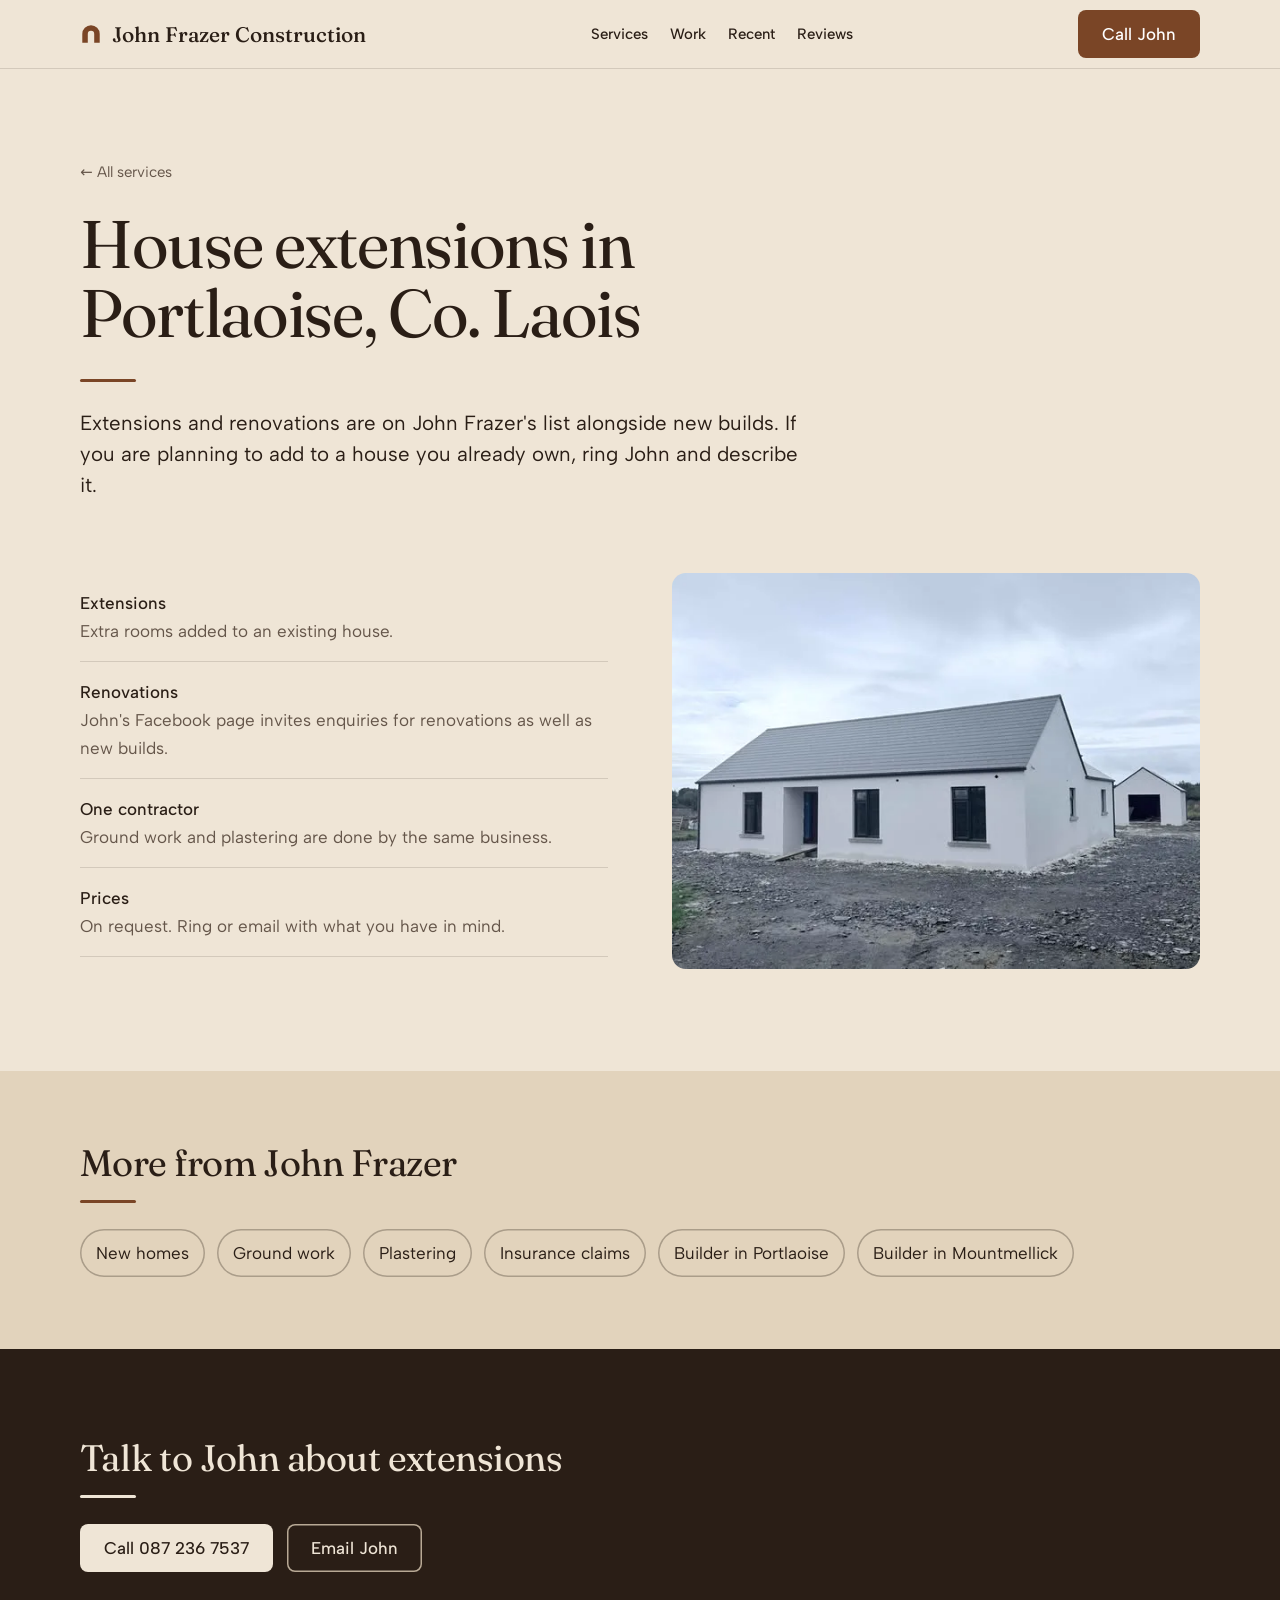
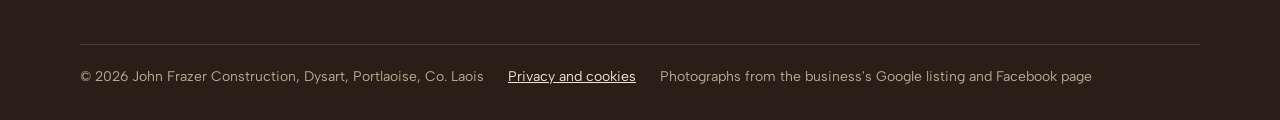
==== extensions.html @ 7affca7a "Add service and location pages, hero depth, start/finish comparison, Facebook comment, second colour" ====
<!doctype html>
<html lang="en-IE">
<head>
<meta charset="utf-8">
<meta name="viewport" content="width=device-width, initial-scale=1, viewport-fit=cover">
<title>House extensions in Portlaoise, Co. Laois | John Frazer Construction</title>
<meta name="description" content="Extensions and renovations are on John Frazer's list alongside new builds. If you are planning to add to a house you already own, ring John and describe it. R">
<!-- Preview build: hidden from search engines until the business approves it. Remove this line to go fully public. -->
<meta name="robots" content="noindex, nofollow">
<link rel="canonical" href="https://itzgio05.github.io/john-frazer-construction/extensions.html">
<meta property="og:type" content="website">
<meta property="og:title" content="House extensions in Portlaoise, Co. Laois | John Frazer Construction">
<meta property="og:description" content="Extensions and renovations are on John Frazer's list alongside new builds. If you are planning to add to a house you already own, ring John and describe it. R">
<meta property="og:image" content="https://itzgio05.github.io/john-frazer-construction/share.jpg">
<meta name="twitter:card" content="summary_large_image">
<link rel="icon" href="favicon.svg" type="image/svg+xml">
<meta name="theme-color" content="#efe5d6">
<link rel="preload" as="font" type="font/woff2" href="fonts/fraunces.woff2" crossorigin>
<script>try{if(new URLSearchParams(location.search).get('look')==='green'||sessionStorage.getItem('look')==='green'){document.documentElement.classList.add('look-green');sessionStorage.setItem('look','green')}if(new URLSearchParams(location.search).get('look')==='brown'){document.documentElement.classList.remove('look-green');sessionStorage.removeItem('look')}}catch(e){}</script>
<link rel="stylesheet" href="sub.css">
</head>
<body>
<a class="skip" href="#main">Skip to content</a>
<header><div class="wrap">
  <a class="logo" href="index.html"><svg viewBox="0 0 24 24" aria-hidden="true"><path d="M2.5 21.5V12a9.5 9.5 0 0 1 19 0v9.5h-6V12a3.5 3.5 0 0 0-7 0v9.5z"/></svg>John Frazer Construction</a>
  <nav class="top" aria-label="Main"><a href="index.html#services">Services</a><a href="index.html#work">Work</a><a href="index.html#recent">Recent</a><a href="index.html#reviews">Reviews</a></nav>
  <a class="btn" href="tel:+353872367537">Call John</a>
</div></header>
<main id="main">
  <div class="wrap">
    <a class="crumb" href="index.html#services">&larr; All services</a>
    <h1>House extensions in Portlaoise, Co. Laois</h1>
    <p class="lead">Extensions and renovations are on John Frazer's list alongside new builds. If you are planning to add to a house you already own, ring John and describe it.</p>
    <div class="split">
      <ul class="rows">
        <li><b>Extensions</b><span>Extra rooms added to an existing house.</span></li>
        <li><b>Renovations</b><span>John's Facebook page invites enquiries for renovations as well as new builds.</span></li>
        <li><b>One contractor</b><span>Ground work and plastering are done by the same business.</span></li>
        <li><b>Prices</b><span>On request. Ring or email with what you have in mind.</span></li>
      </ul>
      <div class="shots">
        <figure><img src="media/recent-4.webp" alt="The rear of a white bungalow with its gable and flat-roofed wing" loading="lazy" width="590" height="443"></figure>
      </div>
    </div>
  </div>
  <div class="band"><div class="wrap">
    <h2>More from John Frazer</h2>
    <ul class="links">
        <li><a href="new-homes.html">New homes</a></li>
        <li><a href="ground-work.html">Ground work</a></li>
        <li><a href="plastering.html">Plastering</a></li>
        <li><a href="insurance-claims.html">Insurance claims</a></li>
        <li><a href="portlaoise.html">Builder in Portlaoise</a></li>
        <li><a href="mountmellick.html">Builder in Mountmellick</a></li>
    </ul>
  </div></div>
</main>
<footer class="close"><div class="wrap">
  <h2>Talk to John about extensions</h2>
  <div class="row"><a class="btn" href="tel:+353872367537">Call 087 236 7537</a><a class="btn ghost" href="mailto:johnfrazerconstruction@gmail.com">Email John</a></div>
  <div class="legal"><span>&copy; 2026 John Frazer Construction, Dysart, Portlaoise, Co. Laois</span><a href="privacy.html">Privacy and cookies</a><span>Photographs from the business's Google listing and Facebook page</span></div>
</div></footer>
<script>
(function(){var r=matchMedia('(prefers-reduced-motion: reduce)');if(r.matches||!('IntersectionObserver' in window))return;
var root=document.documentElement,els=[].slice.call(document.querySelectorAll('h1,.lead,h2,.rows li,.shots figure,.links li,.close .row'));
els.forEach(function(e,i){e.setAttribute('data-sx','');e.style.setProperty('--i',i%5)});
var last=scrollY;addEventListener('scroll',function(){var y=scrollY;if(Math.abs(y-last)>4){root.classList.toggle('sx-up',y<last);last=y}},{passive:true});
var io=new IntersectionObserver(function(es){es.forEach(function(e){e.target.classList.toggle('is-in',e.isIntersecting)})},{rootMargin:'-6% 0px -6% 0px',threshold:.12});
els.forEach(function(e){io.observe(e)});root.classList.add('sx-on')})();
</script>
</body>
</html>
---- sub.css ----
@font-face{font-family:'Fraunces';font-style:normal;font-weight:400 600;font-display:swap;src:url(fonts/fraunces.woff2) format('woff2')}
@font-face{font-family:'Albert Sans';font-style:normal;font-weight:400 700;font-display:swap;src:url(fonts/albert-sans.woff2) format('woff2')}
:root{--bg:#efe5d6;--surface:#e2d3bc;--ink:#2a1e16;--muted:#65564a;--accent:#7a4526;--inv:#2a1e16;--inv-ink:#efe5d6;--inv-muted:#b8a995;
  --display:"Fraunces",Georgia,serif;--text:"Albert Sans",system-ui,sans-serif}
html.look-green{--bg:#efe9e0;--surface:#e2d9cb;--ink:#22261f;--muted:#5a5c53;--accent:#2e5b44;--inv:#22261f;--inv-ink:#efe9e0;--inv-muted:#a19e96;--display:"Albert Sans",system-ui,sans-serif}
*{box-sizing:border-box}html,body{margin:0}
body{background:var(--bg);color:var(--ink);font:400 17px/1.65 var(--text)}
img{display:block;max-width:100%}
a{color:inherit}
.wrap{width:min(100% - 48px,1120px);margin-inline:auto}
.skip{position:absolute;left:-999px}.skip:focus{left:12px;top:12px;background:var(--bg);padding:8px 12px;z-index:9}
:focus-visible{outline:2px solid var(--accent);outline-offset:3px}
header{position:sticky;top:0;z-index:5;background:var(--bg);border-bottom:1px solid color-mix(in oklab,var(--ink) 14%,transparent)}
header .wrap{display:flex;align-items:center;justify-content:space-between;gap:16px;min-height:68px}
.logo{font:500 21px/1 var(--display);text-decoration:none;display:flex;align-items:center;gap:10px}
.logo svg{width:22px;height:22px;fill:var(--accent)}
nav.top{display:flex;gap:22px;font-size:15px;font-weight:500}
nav.top a{text-decoration:none;padding:6px 0;background:linear-gradient(currentColor,currentColor) left bottom/0 1.5px no-repeat;transition:background-size .3s}
nav.top a:hover{background-size:100% 1.5px}
.btn{display:inline-flex;align-items:center;justify-content:center;min-height:48px;padding:0 24px;border-radius:8px;background:var(--accent);color:#fff;font-weight:500;text-decoration:none;transition:transform .2s,filter .2s}
.btn:hover{transform:translateY(-2px);filter:brightness(1.08)}.btn:active{transform:translateY(0)}
.btn.ghost{background:transparent;color:var(--ink);box-shadow:inset 0 0 0 1.5px color-mix(in oklab,var(--ink) 55%,transparent)}
@media (max-width:760px){nav.top{display:none}.logo{font-size:17px}header .btn{min-height:40px;padding:0 14px;font-size:15px}}
main{padding:clamp(40px,7vw,88px) 0 0}
.crumb{font-size:15px;color:var(--muted);text-decoration:none}.crumb:hover{color:var(--ink)}
h1{font:400 clamp(2.2rem,5.6vw,4.2rem)/1.04 var(--display);letter-spacing:-.02em;margin:.35em 0 .4em;max-width:16ch}
h1::after,h2::after{content:"";display:block;width:56px;height:3px;border-radius:2px;background:var(--accent);margin-top:.45em}
h2{font:400 clamp(1.6rem,3.2vw,2.3rem)/1.1 var(--display);letter-spacing:-.015em;margin:0 0 .7em}
.lead{font-size:clamp(1.1rem,1.6vw,1.3rem);line-height:1.5;max-width:56ch;margin:0}
.split{display:grid;grid-template-columns:1fr 1fr;gap:clamp(28px,5vw,72px);align-items:start;margin-top:clamp(36px,6vw,72px)}
.rows{list-style:none;margin:0;padding:0}
.rows li{padding:16px 0;border-bottom:1px solid color-mix(in oklab,var(--ink) 14%,transparent)}
.rows li b{display:block;font-weight:500}
.rows li span{color:var(--muted)}
.shots{display:grid;gap:16px;grid-template-columns:1fr 1fr}
.shots figure{margin:0;border-radius:14px;overflow:hidden;background:var(--surface);aspect-ratio:4/3}
.shots figure:first-child:nth-last-child(odd){grid-column:1/-1}
.shots img{width:100%;height:100%;object-fit:cover;transition:scale .7s cubic-bezier(.2,.7,.2,1)}
.shots figure:hover img{scale:1.05}
.band{background:var(--surface);margin-top:clamp(48px,8vw,104px);padding:clamp(40px,6vw,72px) 0}
.links{display:flex;flex-wrap:wrap;gap:10px 12px;margin:0;padding:0;list-style:none}
.links a{display:inline-block;padding:10px 16px;border-radius:999px;text-decoration:none;box-shadow:inset 0 0 0 1.5px color-mix(in oklab,var(--ink) 30%,transparent);transition:background .25s,color .25s}
.links a:hover{background:var(--ink);color:var(--bg)}
.close{background:var(--inv);color:var(--inv-ink);padding:clamp(48px,7vw,96px) 0 32px}
.close h2::after{background:var(--inv-ink)}
.close .row{display:flex;flex-wrap:wrap;gap:14px;margin-top:8px}
.close .btn{background:var(--inv-ink);color:var(--inv)}
.close .btn.ghost{background:transparent;color:var(--inv-ink);box-shadow:inset 0 0 0 1.5px var(--inv-muted)}
.legal{margin-top:clamp(40px,6vw,72px);padding-top:20px;border-top:1px solid color-mix(in oklab,var(--inv-ink) 18%,transparent);display:flex;flex-wrap:wrap;gap:8px 24px;font-size:14px;color:var(--inv-muted)}
.legal a{color:var(--inv-ink)}
[data-sx]{transition:opacity .7s ease,transform .8s cubic-bezier(.2,.7,.2,1);transition-delay:calc(var(--i,0)*70ms)}
html.sx-on [data-sx]:not(.is-in){opacity:0;transform:translateY(28px)}
html.sx-on.sx-up [data-sx]:not(.is-in){transform:translateY(-28px)}
@media (max-width:800px){.split{grid-template-columns:1fr}}
@media (prefers-reduced-motion:reduce){[data-sx]{transition:none!important;opacity:1!important;transform:none!important}.btn,.shots img{transition:none}}
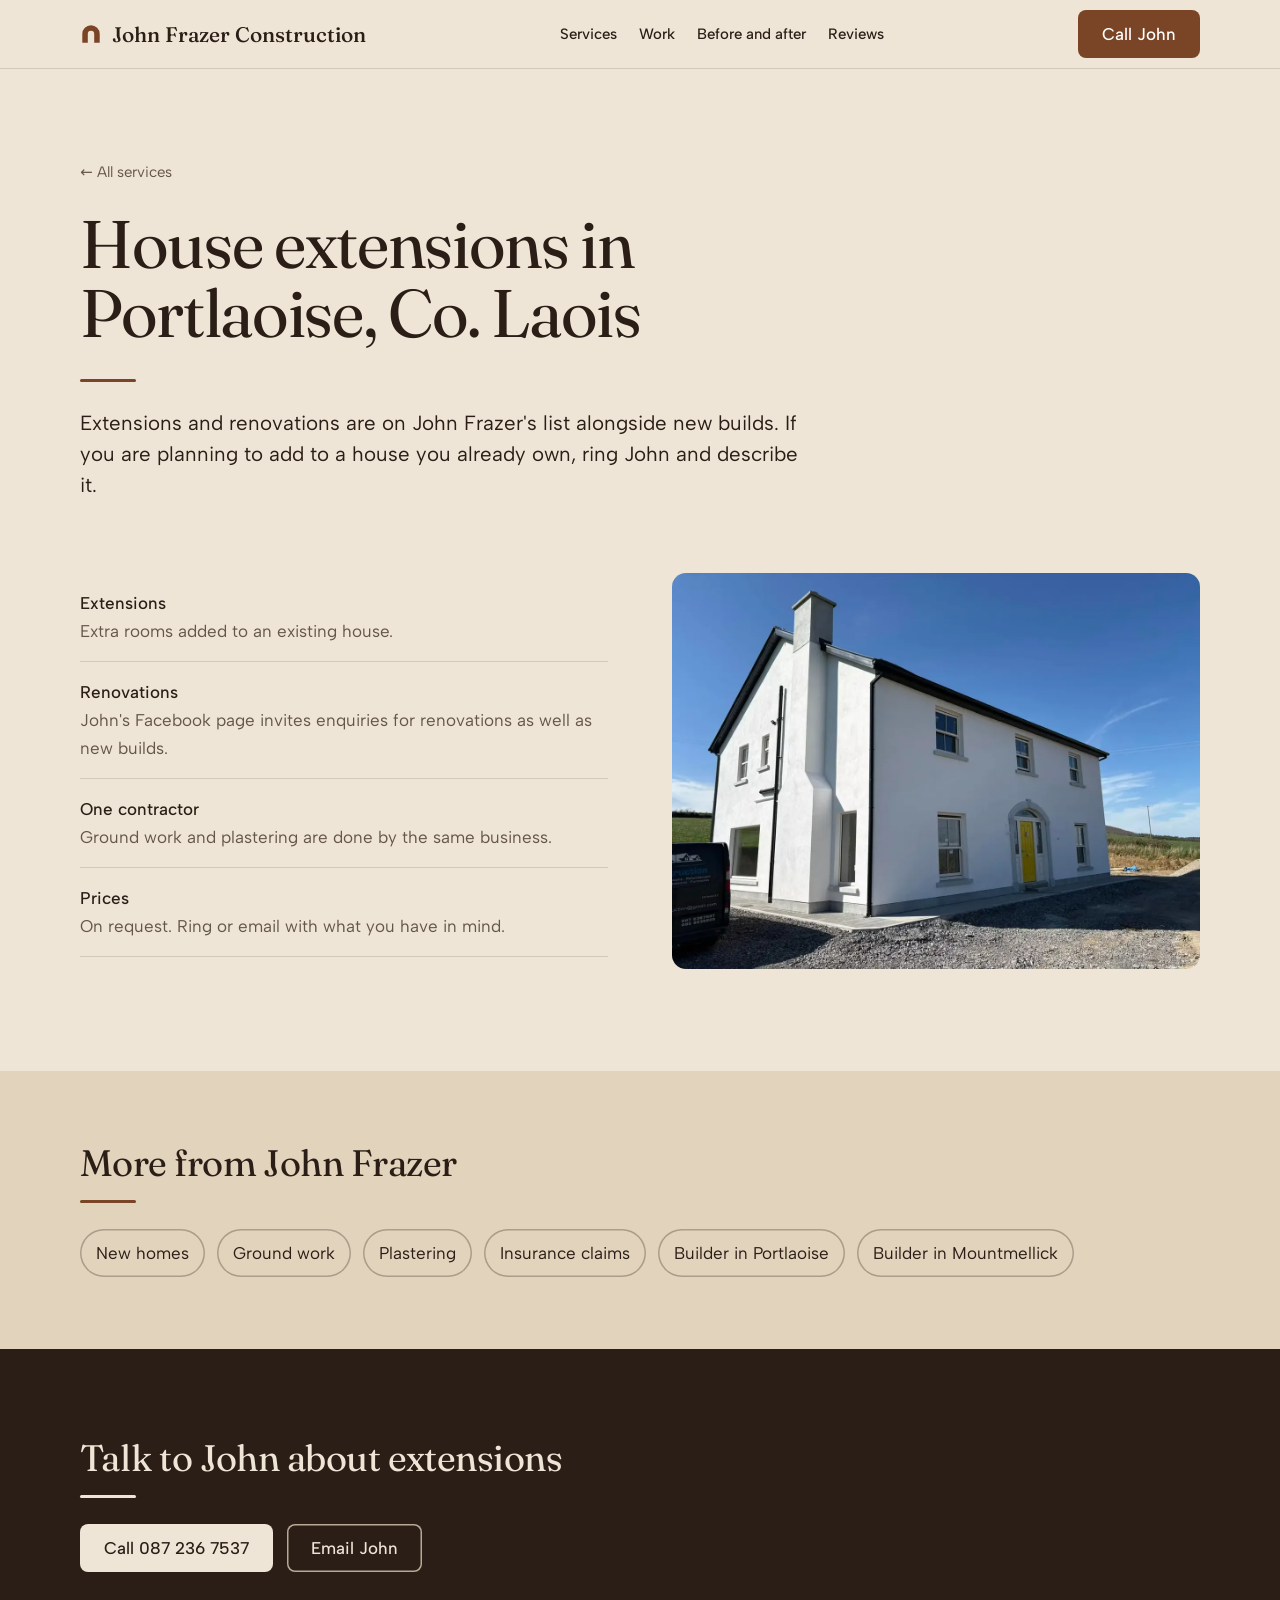
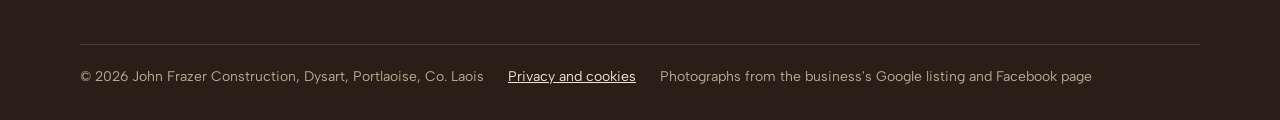
==== commit 5bf2faa4: "Remove the stages section; replace low-quality pictures with clear full-size photos from the Faceboo" ====
--- a/extensions.html
+++ b/extensions.html
@@ -23,7 +23,7 @@
 <a class="skip" href="#main">Skip to content</a>
 <header><div class="wrap">
   <a class="logo" href="index.html"><svg viewBox="0 0 24 24" aria-hidden="true"><path d="M2.5 21.5V12a9.5 9.5 0 0 1 19 0v9.5h-6V12a3.5 3.5 0 0 0-7 0v9.5z"/></svg>John Frazer Construction</a>
-  <nav class="top" aria-label="Main"><a href="index.html#services">Services</a><a href="index.html#work">Work</a><a href="index.html#recent">Recent</a><a href="index.html#reviews">Reviews</a></nav>
+  <nav class="top" aria-label="Main"><a href="index.html#services">Services</a><a href="index.html#recent">Work</a><a href="index.html#start-finish">Before and after</a><a href="index.html#reviews">Reviews</a></nav>
   <a class="btn" href="tel:+353872367537">Call John</a>
 </div></header>
 <main id="main">
@@ -39,7 +39,7 @@
         <li><b>Prices</b><span>On request. Ring or email with what you have in mind.</span></li>
       </ul>
       <div class="shots">
-        <figure><img src="media/recent-4.webp" alt="The rear of a white bungalow with its gable and flat-roofed wing" loading="lazy" width="590" height="443"></figure>
+        <figure><img src="media/hq-yellow-door.webp" alt="A two-storey white house with a chimney and a yellow front door" loading="lazy" width="1200" height="900"></figure>
       </div>
     </div>
   </div>
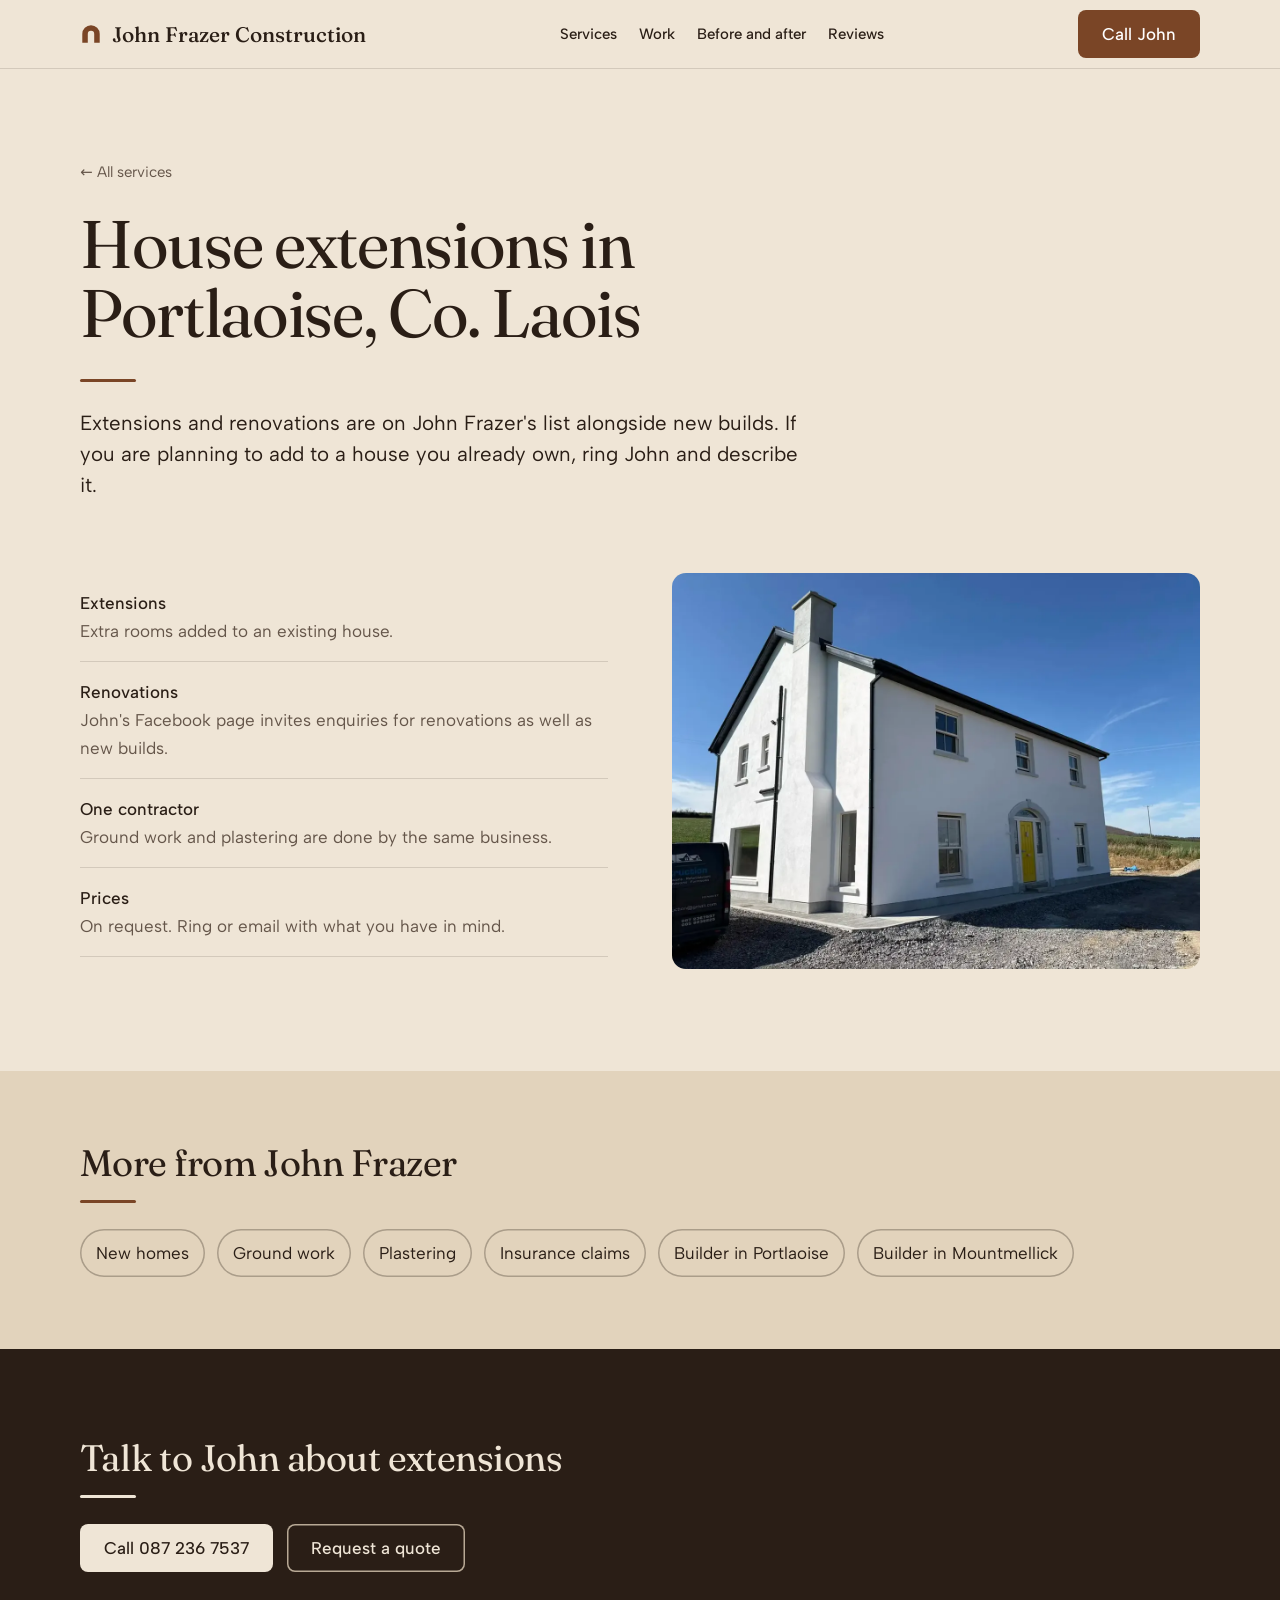
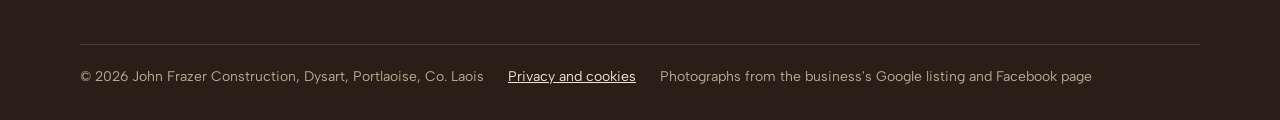
==== commit 178292d4: "Add a quote request form Co-Authored-By: Claude Fable 5.2 <noreply@anthropic.com>" ====
--- a/extensions.html
+++ b/extensions.html
@@ -57,7 +57,7 @@
 </main>
 <footer class="close"><div class="wrap">
   <h2>Talk to John about extensions</h2>
-  <div class="row"><a class="btn" href="tel:+353872367537">Call 087 236 7537</a><a class="btn ghost" href="mailto:johnfrazerconstruction@gmail.com">Email John</a></div>
+  <div class="row"><a class="btn" href="tel:+353872367537">Call 087 236 7537</a><a class="btn ghost" href="index.html#quote">Request a quote</a></div>
   <div class="legal"><span>&copy; 2026 John Frazer Construction, Dysart, Portlaoise, Co. Laois</span><a href="privacy.html">Privacy and cookies</a><span>Photographs from the business's Google listing and Facebook page</span></div>
 </div></footer>
 <script>
